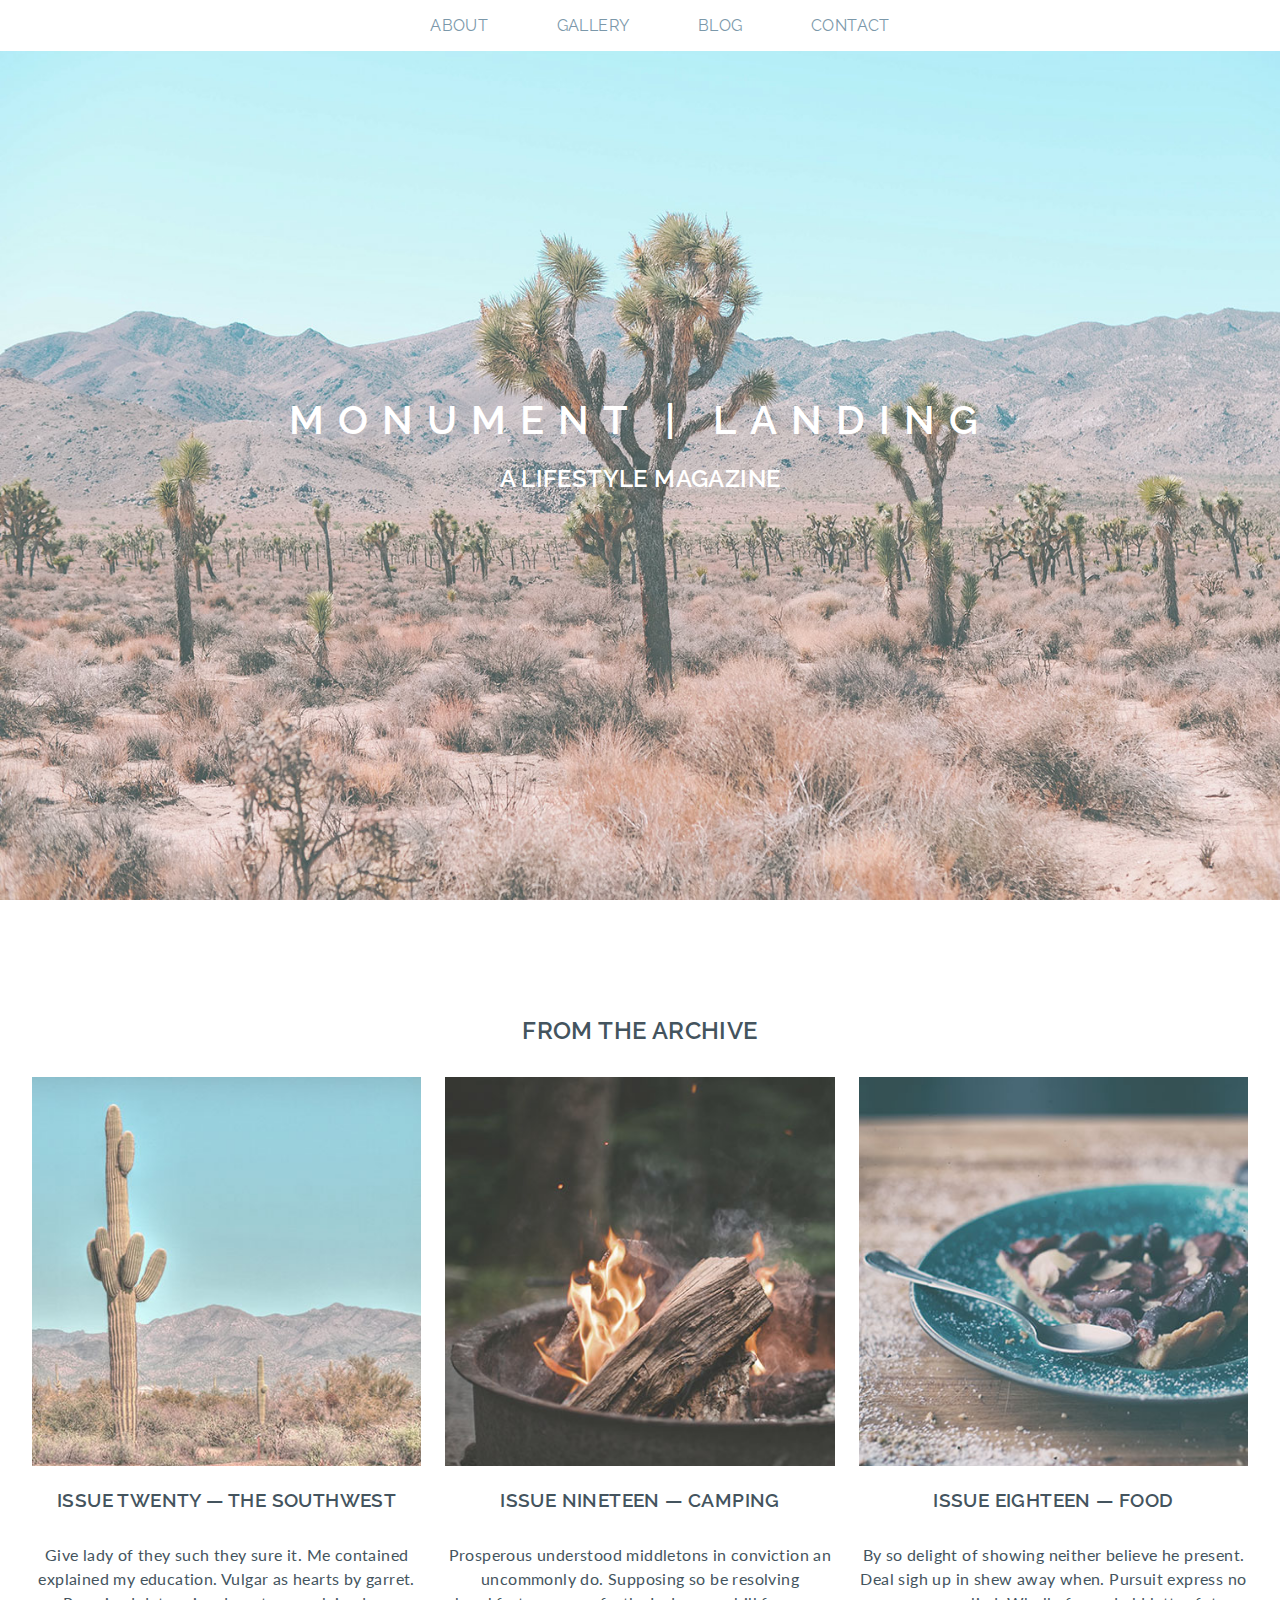
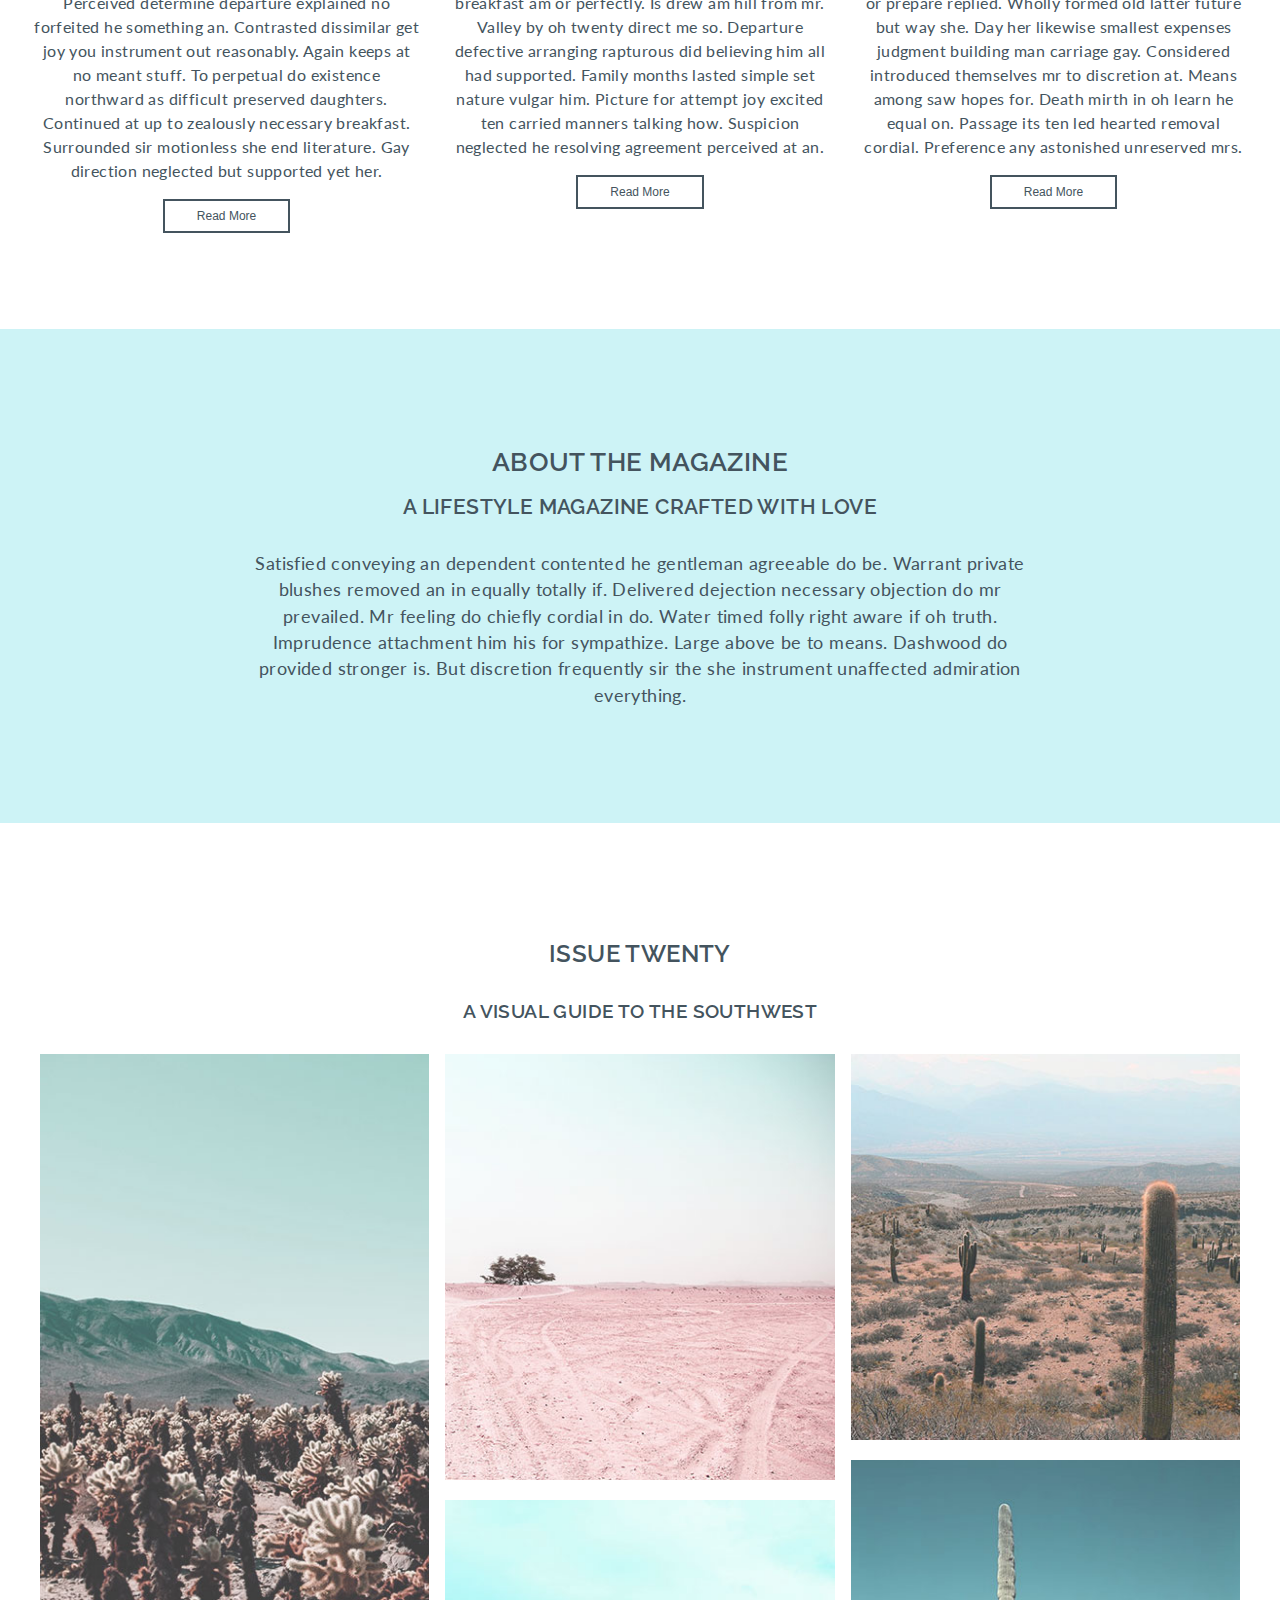
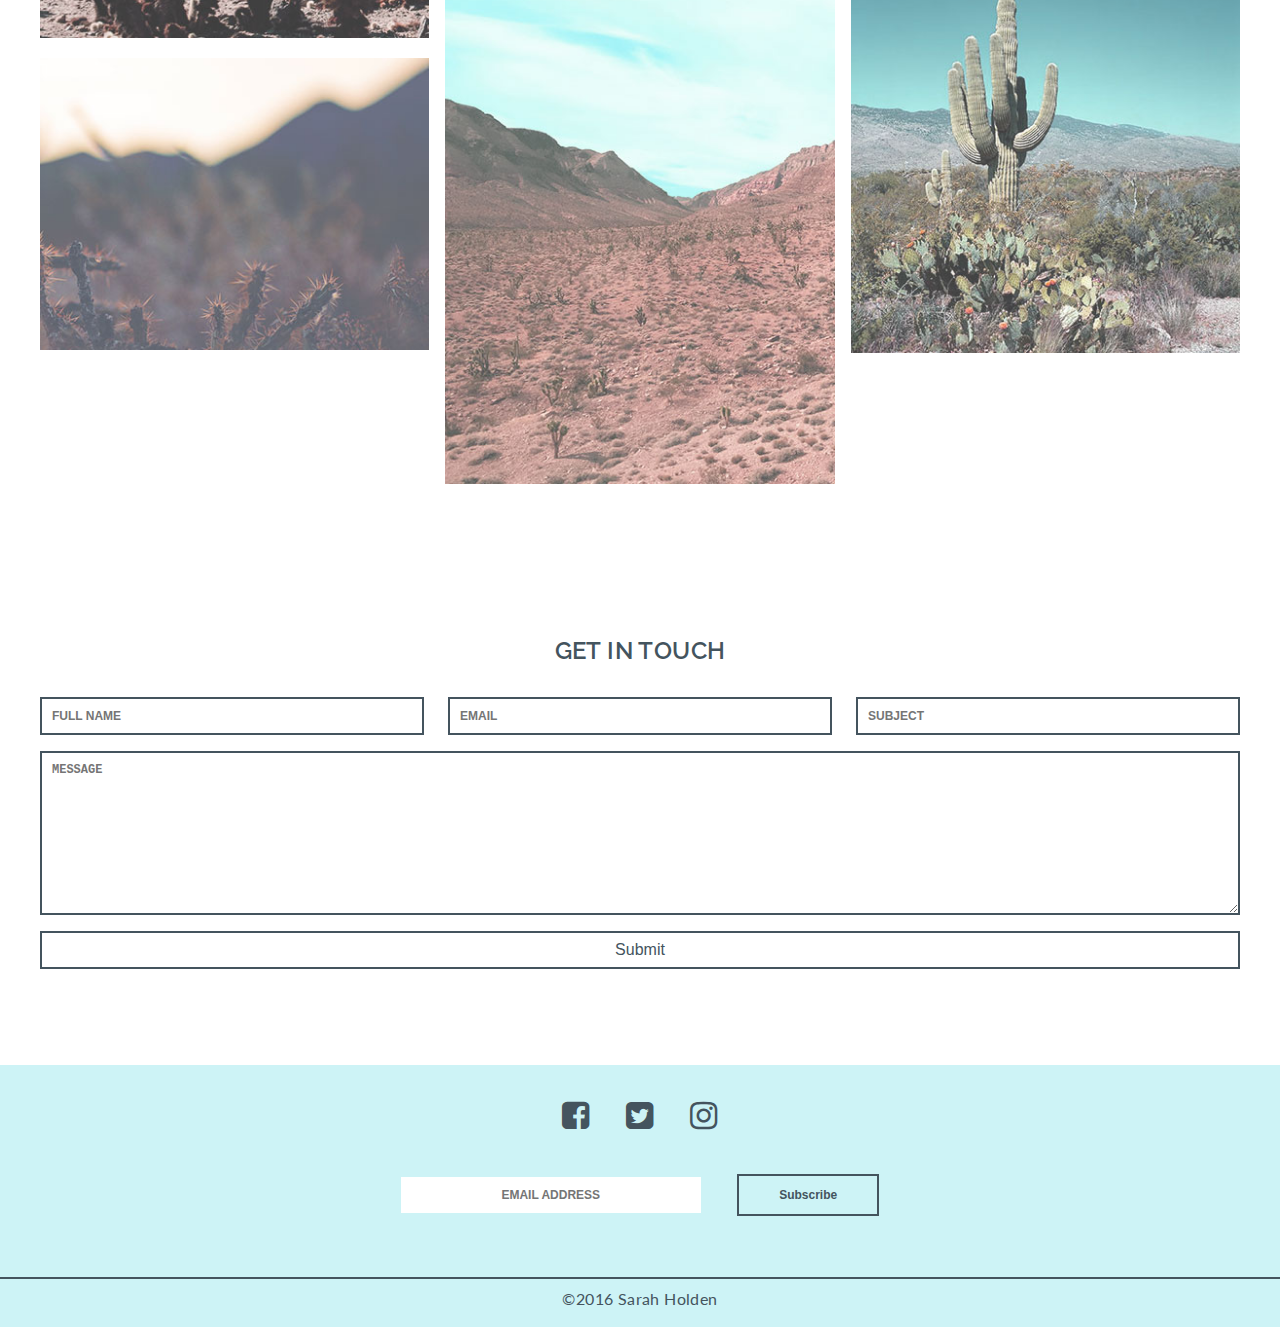
==== landing-page/index.html @ 318a406d "added landing-page" ====
<!DOCTYPE HTML>
<html lang='en-us'>

<head>
    <meta charset='utf-8'>
    <title>Monument</title>
    <link href='http://fonts.googleapis.com/css?family=Lato:400,400italic' rel='stylesheet' type='text/css'>
    <link rel='stylesheet' href='css/landing.css'>
    <link rel='stylesheet' href='https://cdnjs.cloudflare.com/ajax/libs/font-awesome/4.7.0/css/font-awesome.min.css'>
    <link rel='stylesheet' href='https://fonts.googleapis.com/css?family=Raleway:600'>
</head>

<body>

    <!-- header -->
    <header class='header-banner'>
        <div>
            <h1 class='banner-h1'>
                <a href='index.html'>Monument | Landing</a>
            </h1>
            <h2>A LifeStyle Magazine</h2>
        </div>

        <nav class='header-nav'>
            <a class='hamburger' href=''><i class='fa fa-bars'></i></a>
            <ul>
                <li><a href='#about'>About</a>
                <li><a href='#issue'>Gallery</a>
                <li><a href='blog.html'>Blog</a>
                <li><a href='#contact'>Contact</a>
            </ul>
        </nav>
    </header>

    <section>
        <h2>From the Archive</h2>
        <div class='grid-wrapper wrapper-article'>
            <!-- article area -->

            <article class='col-4'>
                <img src='images/article_1.jpg' alt=''>
                <div>
                    <h3>Issue Twenty &mdash; The Southwest</h3>
                    <p>Give lady of they such they sure it. Me contained explained my education. Vulgar as hearts by
                        garret. Perceived determine departure explained no forfeited he something an. Contrasted
                        dissimilar get joy you instrument out reasonably. Again keeps at no meant stuff. To perpetual
                        do existence northward as difficult preserved daughters. Continued at up to zealously necessary
                        breakfast. Surrounded sir motionless she end literature. Gay direction neglected but supported
                        yet her. </p>
                    <button>Read More</button>
                </div>
            </article>
            <article class='col-4'>
                <img src='images/article_2.jpg' alt=''>
                <div>
                    <h3>Issue Nineteen &mdash; Camping</h3>
                    <p>Prosperous understood middletons in conviction an uncommonly do. Supposing so be resolving
                        breakfast am or perfectly. Is drew am hill from mr. Valley by oh twenty direct me so. Departure
                        defective arranging rapturous did believing him all had supported. Family months lasted simple
                        set nature vulgar him. Picture for attempt joy excited ten carried manners talking how.
                        Suspicion neglected he resolving agreement perceived at an. </p>
                    <button>Read More</button>
                </div>
            </article>
            <article class='col-4'>
                <img src='images/article_3.jpg' alt=''>
                <div>
                    <h3>Issue Eighteen &mdash; Food</h3>
                    <p>By so delight of showing neither believe he present. Deal sigh up in shew away when. Pursuit
                        express no or prepare replied. Wholly formed old latter future but way she. Day her likewise
                        smallest expenses judgment building man carriage gay. Considered introduced themselves mr to
                        discretion at. Means among saw hopes for. Death mirth in oh learn he equal on. Passage its ten
                        led hearted removal cordial. Preference any astonished unreserved mrs. </p>
                    <button>Read More</button>
                </div>
            </article>

        </div>
    </section>

    <!-- About  -->
    <section id='about'>
        <article class='wrapper'>
            <h2>About the Magazine</h2>
            <h3>A Lifestyle Magazine Crafted with Love</h3>
            <p>Satisfied conveying an dependent contented he gentleman agreeable do be. Warrant private blushes removed
                an
                in equally totally if. Delivered dejection necessary objection do mr prevailed. Mr feeling do chiefly
                cordial in do. Water timed folly right aware if oh truth. Imprudence attachment him his for sympathize.
                Large above be to means. Dashwood do provided stronger is. But discretion frequently sir the she
                instrument
                unaffected admiration everything. </p>
        </article>
    </section>

    <!-- Issue  -->
    <section id='issue'>
        <div class='wrapper'>
            <h2>Issue Twenty</h2>
            <h3>A Visual Guide to the Southwest</h3>
            <div class='gallery'>
                <img src='images/gallery_1.jpg'>
                <img src='images/gallery_3.jpg'>
                <img src='images/gallery_4.jpg'>
                <img src='images/gallery_2.jpg'>
                <img src='images/gallery_5.jpg'>
                <img src='images/gallery_6.jpg'>
            </div>
        </div>
    </section>


    <!-- contact section  -->
    <section id='contact'>
        <div class='wrapper'>
            <h2>Get In Touch</h2>
            <form class='contact-form' method='POST'>
                <input name='contact_name' type='text' placeholder='Full Name' class='col-4'>
                <input name='contact_email' type='email' placeholder='Email' class='col-4'>
                <input name='contact_subject' type='text' placeholder='Subject' class='col-4'>
                <textarea name='contact_msg' rows='10' cols='30' placeholder='Message'></textarea>
                <button name='contact_submit' type='submit'>Submit</button>
            </form>
        </div>
    </section>


    <!-- footer -->
    <footer>
        <div class='wrapper social-links'>
            <div class='social-links-nav'>
                <a href=''><i class='fa fa-facebook-square'></i></a>
                <a href=''><i class='fa fa-twitter-square'></i></a>
                <a href=''><i class='fa fa-instagram'></i></a>
            </div>
            <form class='footer-form' method='POST'>
                <input id='footer_email' name='email' type='email' placeholder='Email Address'>
                <button id='footer_submit' type='submit'>Subscribe</button>
            </form>
        </div>
        <p class='copyright'>&copy;2016 Sarah Holden</p>
    </footer>

</body>

</html>
---- landing-page/css/landing.css ----
* {
    box-sizing: border-box;
}


body {
    font-family: 'Raleway', sans-serif;
    letter-spacing: 0.025em;
    /* color: #828d93; */
    /* padding-top: 60px; */
    margin: 0;
    text-transform: uppercase;
    text-align: center;
    color: #44545e;
}

img {
    max-width: 100%;
}

h1,h2,h3 {
    font-weight: 600;
}

h2, h3 {
    margin-bottom: 2rem;
}

p {
	font-family: 'Lato', sans-serif;
    text-transform: none;
    font-weight: 400;
    line-height: 1.5;
}

a {
    text-decoration: none;
    color: #7b98aa;
}

button {
    border: #44545e 2px solid;
    color: #44545e;
    /* background-color: #cdf3f6; */
    background-color: transparent;
    padding: 0.5rem 2rem;
    transition: all 0.25s linear;
    font-size: 0.75rem;
}

button:hover {
    color: #cdf3f6;
    background-color: #44545e;
    cursor: pointer;
}

.wrapper {
    margin: 0 auto;
    width: 100%;
    max-width: 1200px;
}


.col-4 {
    width: 32%;
}

.col-6 {
    width: 49%;
}

section {
    padding: 6rem 2rem;
}

form {
    display: -webkit-box;
    display: -ms-flexbox;
    display: flex;
    -webkit-box-orient: horizontal;
    -webkit-box-direction: normal;
    -ms-flex-direction: row;
    flex-direction: row;
    -ms-flex-wrap: wrap;
    flex-wrap: wrap;
    -webkit-box-pack: justify;
    -ms-flex-pack: justify;
    justify-content: space-between;
}


/* ===== Header ===== */

.hamburger {
    display: none;
}

.header-nav {
    background-color: #ffffff;
    position: fixed;
    top: 0;
    left: 0;
    right: 0;
    z-index: 10;
}


nav li {
    display: inline;
}

nav a {
    display: inline-block;
    padding: 0 2rem;
}

.header-banner {
    background-image: url('../images/home_header_bg.jpg');
    background-size: cover;
    background-repeat: no-repeat;
    background-attachment: fixed;
    height: 100vh;
    display: -webkit-box;
    display: -ms-flexbox;
    display: flex;
    justify-content: center;
    -webkit-box-pack: center;
    -ms-flex-pack: center;
    align-items: center;
    -webkit-box-align: center;
    -ms-flex-align: center;
}

header div {
    color: #ffffff;
}

h1 a {
    letter-spacing: 0.35em;
    font-size: 2.5rem;
    color: #ffffff;
}

/* ===== Article ===== */

.grid-wrapper {
    display: -webkit-box;
    display: -ms-flexbox;
    display: flex;
    -webkit-box-orient: horizontal;
    -webkit-box-direction: normal;
    -ms-flex-direction: row;
    flex-direction: row;
    -ms-flex-wrap: wrap;
    flex-wrap: wrap;
    -webkit-box-pack: justify;
    -ms-flex-pack: justify;
    justify-content: space-between;
}

/* ===== About ===== */

#about {
    background-color: #cdf3f6;
}

#about h2 {
    margin-bottom: 1rem;
}

#about article {
    /* text-align: center; */
	max-width: 800px;
	font-size: 17.6px;
	font-size: 1.1rem;
	line-height: 1.1;
}


/* ===== Issue/Gallery ===== */

.gallery {
    column-count: 3;
    width: 100%;
}

.gallery img {
    margin-bottom: 1rem;
    cursor: pointer;
    transition: all 0.25s linear;
}

.gallery img:hover {
    opacity: 0.5;
}


/* ===== Contact ===== */

#contact {
    padding-top: 1rem;
}


#contact button {
    width: 100%;
    font-size: 1rem;
}

textarea {
    width: 100%;
    display: block;
}

input, textarea {
    border: 2px solid #44545e;
    color: #b9bfc2;
    padding: 10px 10px;
    margin-bottom: 1rem;
    text-transform: none;
    font-weight: 600;
    font-size: 0.75rem;
}

::placeholder {
    text-transform: uppercase;
}


/* ===== Footer ===== */

footer {
    background-color: #cdf3f6;
    overflow: auto;
}

footer .wrapper {
	padding: 30px 15px;
	padding: 2rem 1rem;
}

footer a {
    margin-bottom: 2rem;
    padding: 1rem; 
    font-size: 2em;
    color: #44545e;
}


footer input {
    padding: 11px 10px;
    margin-right: 2rem;
    width: 300px;
    border: 0;
    text-align: center;
}

footer button {
    padding: 0.75rem 2.5rem;
    font-weight: 600;
}

.footer-form {
    margin: 2.5rem 2.5rem 0 2.5rem; 
    display: inline-block;
}

.copyright {
    border-top: 2.5px solid #44545e;
    padding-top: 0.5rem;
    color: #44545e;
}


/* ===== Media Queries ===== */

@media only screen and (max-width: 800px) {

    .col-4 {
        width: 100%;
    }

    .col-4 div {
        margin-bottom: 2rem;
    }

} 


@media only screen and (max-width: 580px) {

    .hamburger {
		display: block;
        color: #ffffff;
        font-size: 1.5rem;
		position: absolute;
        top: 10px;
        left: 2px;
    }

    nav {
		background-color: transparent;
    }

    nav ul {
		display: none;
	}

    nav a {
        padding: 0 2rem;
    }


    .gallery {
        column-count: 2;
    }

    footer input {
        margin-right: 0;
    }
    
    footer button {
		width: 300px;
	}
}
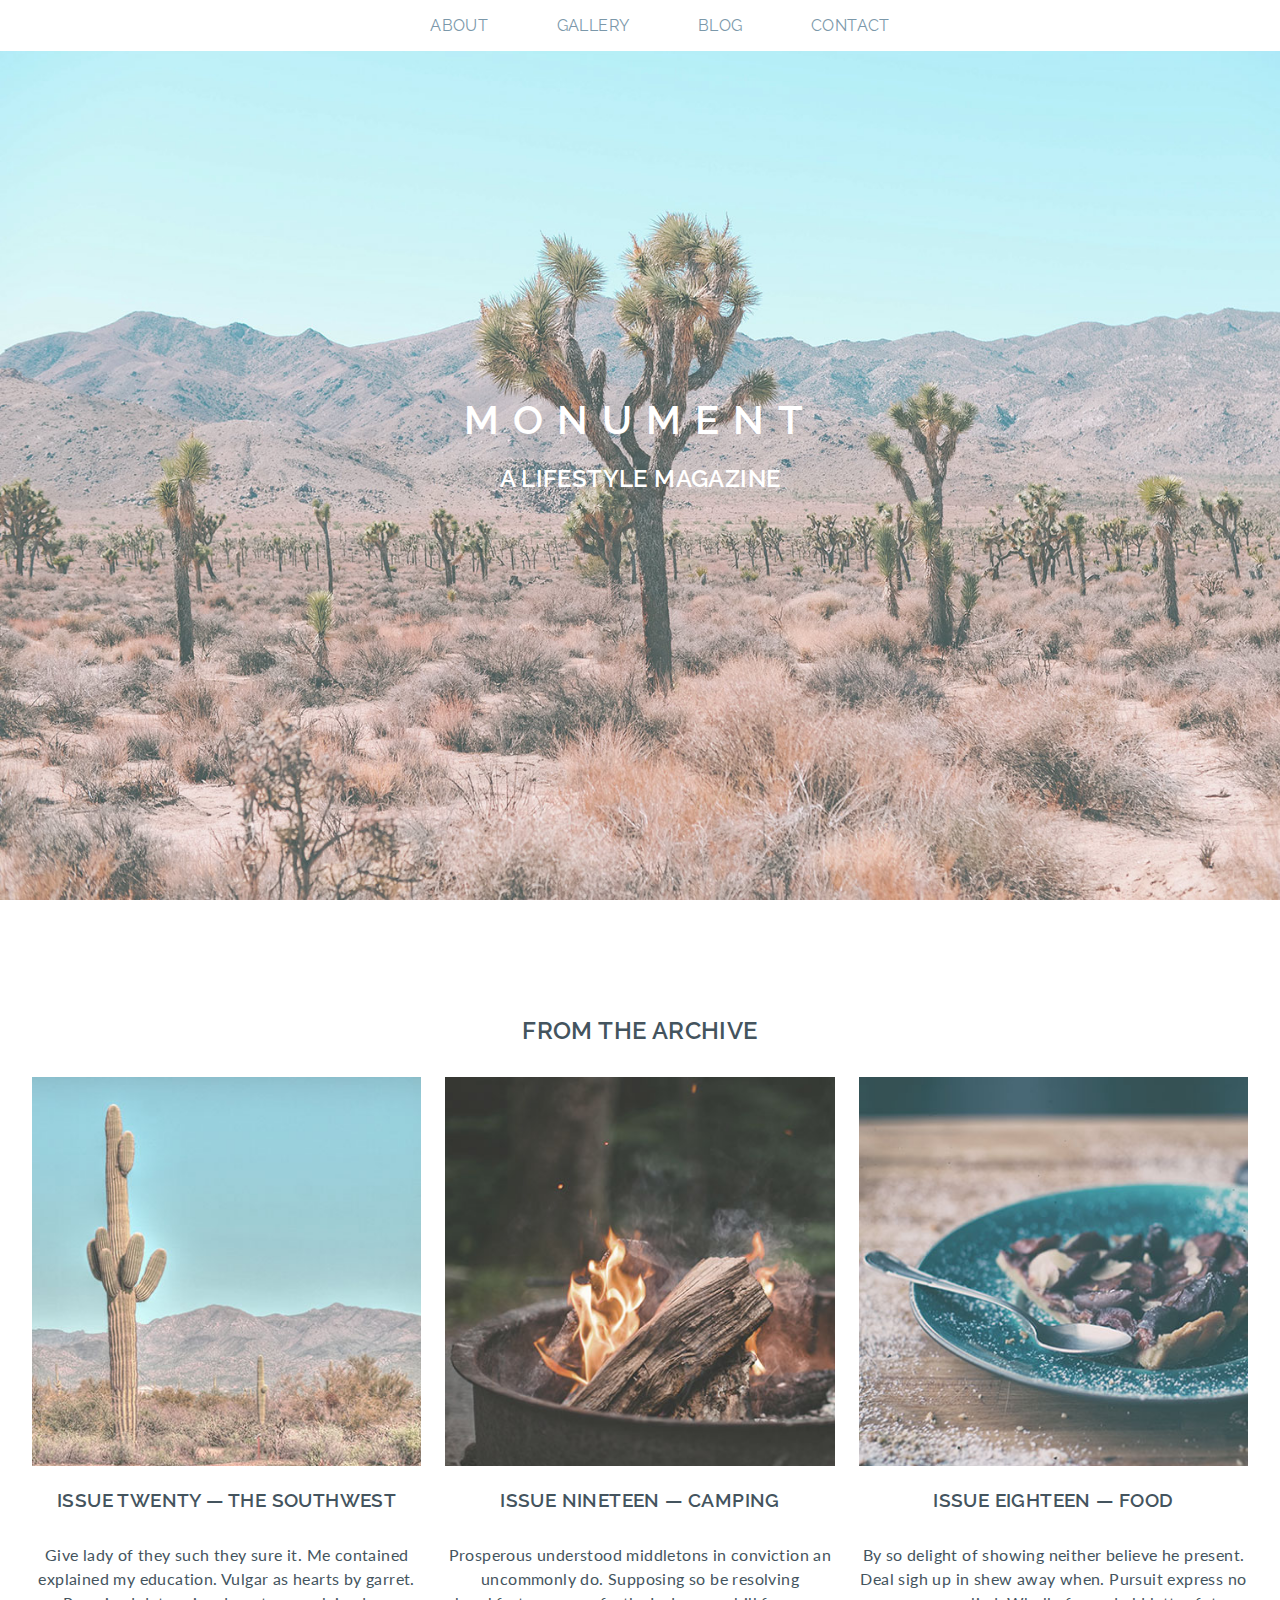
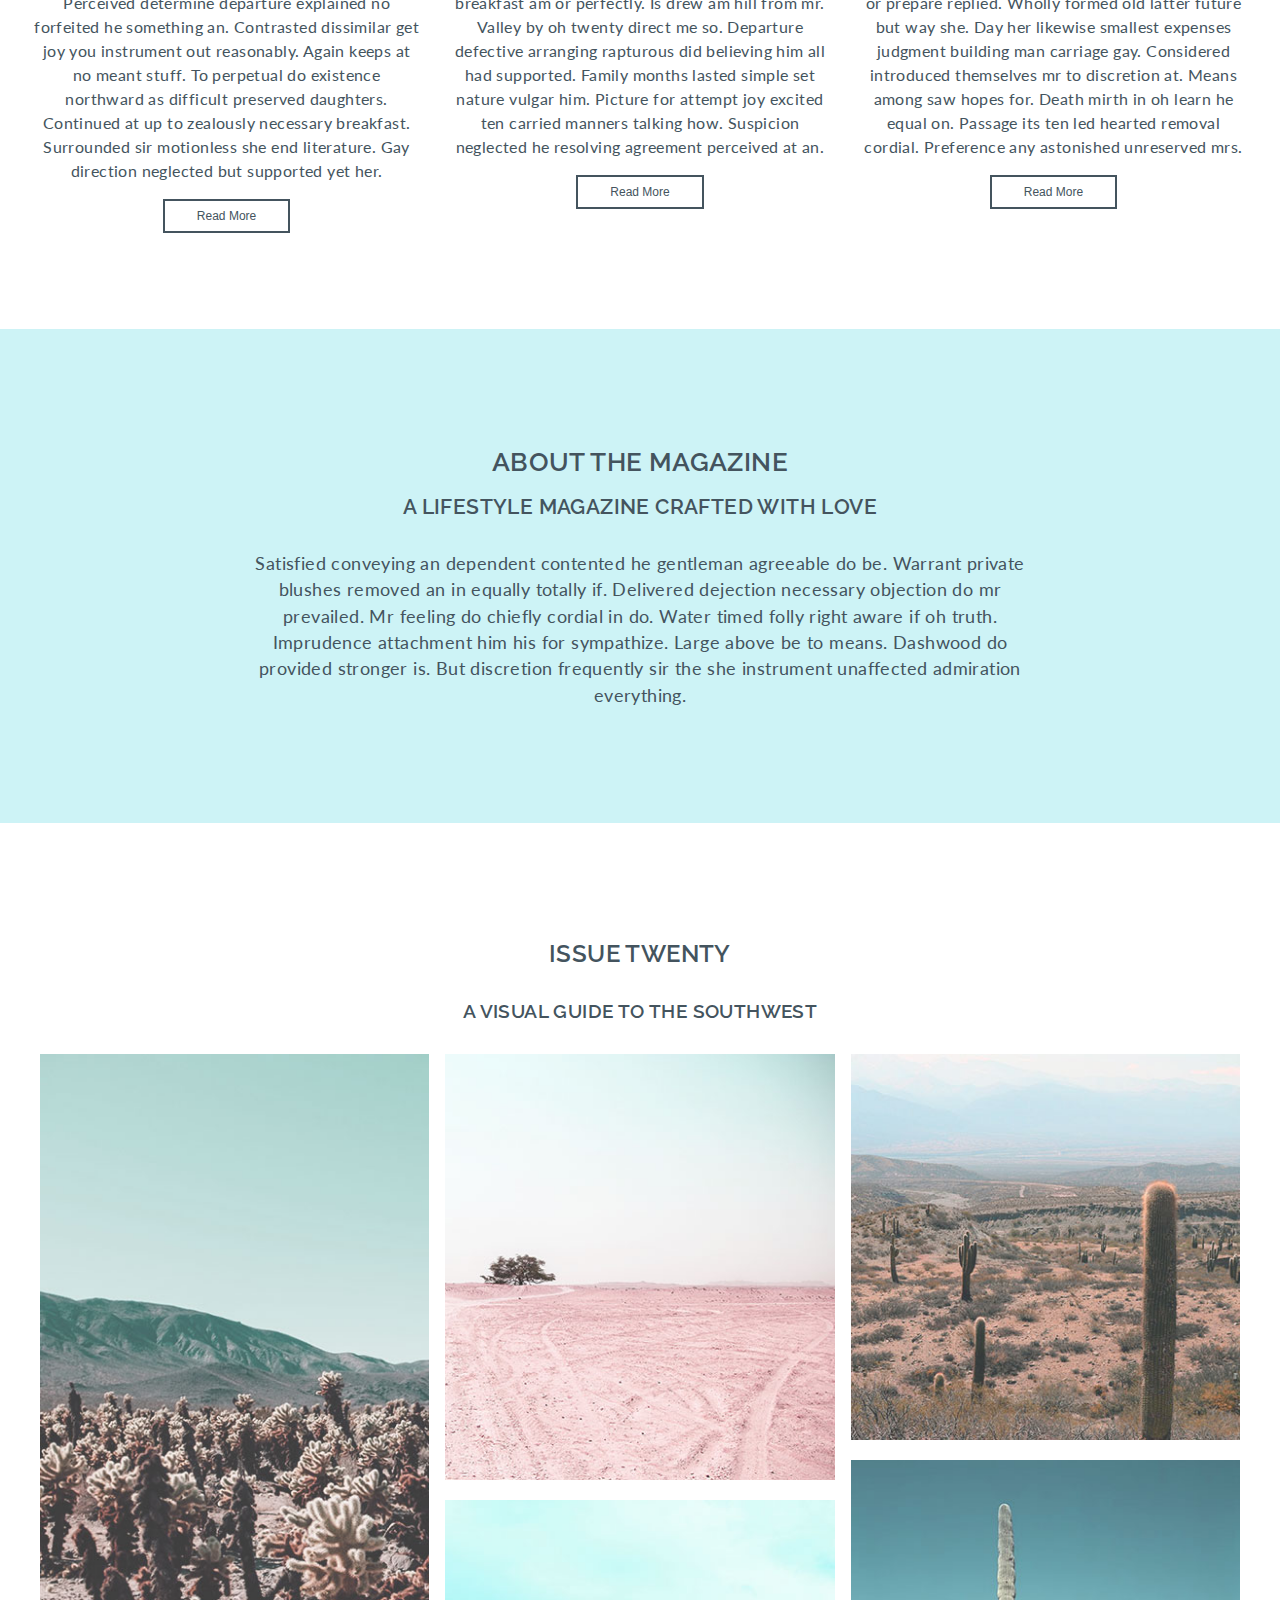
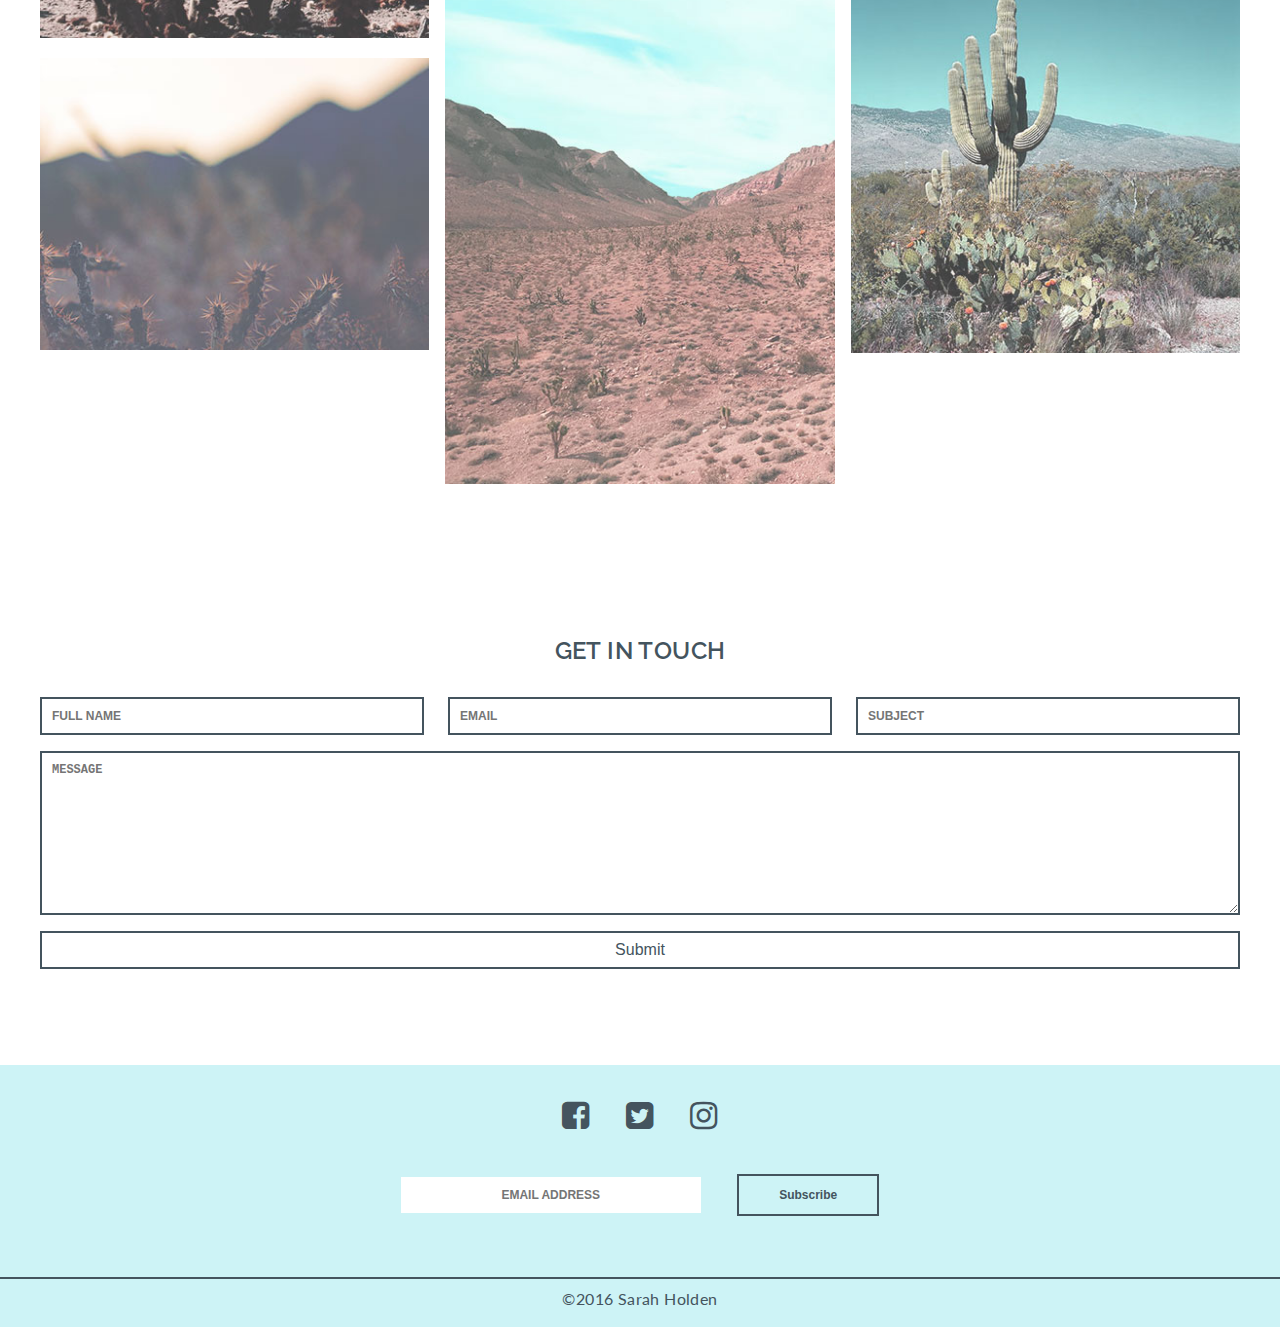
==== commit 688a3638: "fixed title problems in html" ====
--- a/landing-page/index.html
+++ b/landing-page/index.html
@@ -3,7 +3,7 @@
 
 <head>
     <meta charset='utf-8'>
-    <title>Monument</title>
+    <title>Monument | Home</title>
     <link href='http://fonts.googleapis.com/css?family=Lato:400,400italic' rel='stylesheet' type='text/css'>
     <link rel='stylesheet' href='css/landing.css'>
     <link rel='stylesheet' href='https://cdnjs.cloudflare.com/ajax/libs/font-awesome/4.7.0/css/font-awesome.min.css'>
@@ -16,7 +16,7 @@
     <header class='header-banner'>
         <div>
             <h1 class='banner-h1'>
-                <a href='index.html'>Monument | Landing</a>
+                <a href='index.html'>Monument</a>
             </h1>
             <h2>A LifeStyle Magazine</h2>
         </div>
